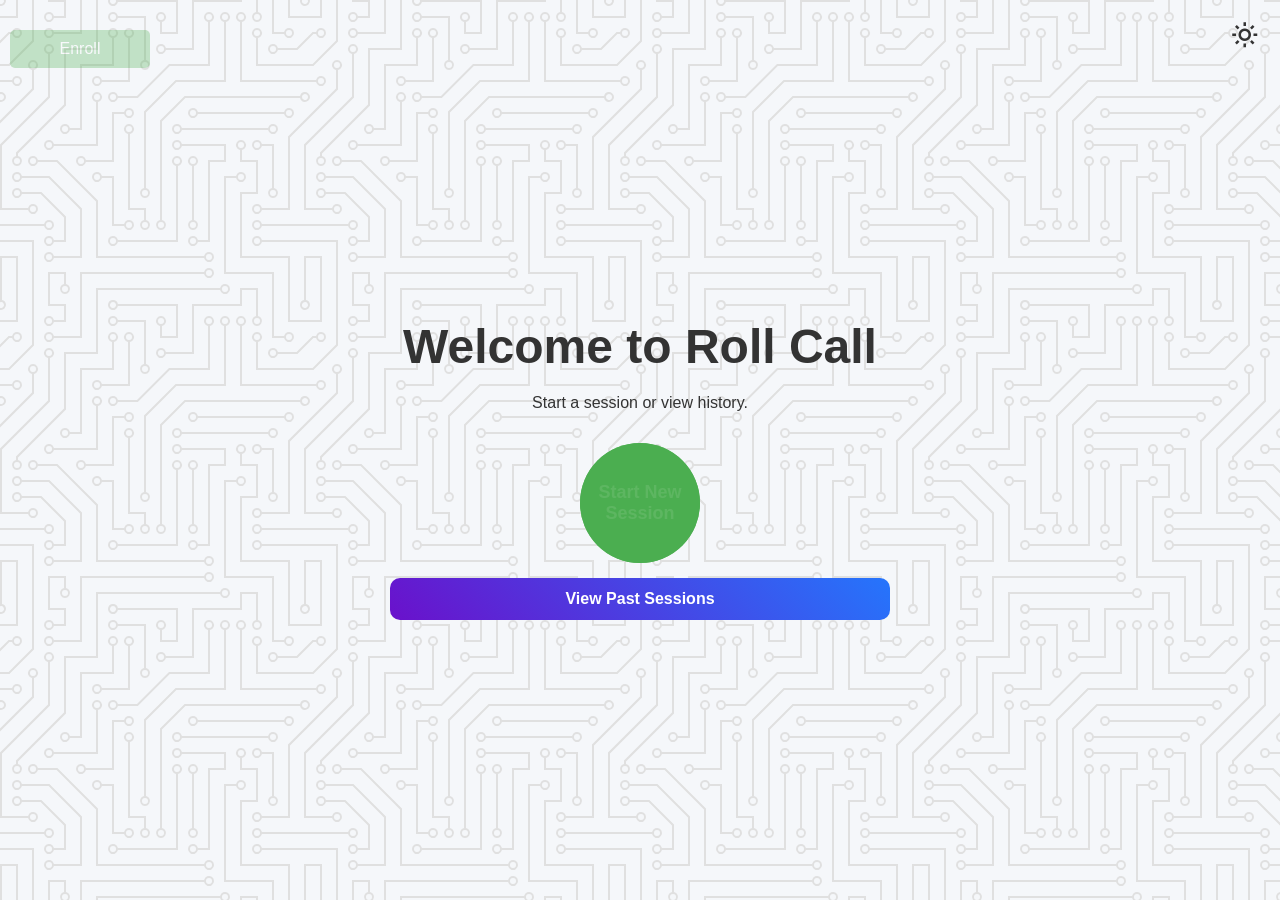
==== frontend/pages/index.html @ 82c5e325 "working version 1" ====
<!DOCTYPE html>
<html lang="en">
<head>
<meta charset="UTF-8">
<meta name="viewport" content="width=device-width, initial-scale=1.0">
<title>Roll Call Demo</title>
<link rel="stylesheet" href="../style/style.css">
<link href='https://unpkg.com/boxicons@2.1.4/css/boxicons.min.css' rel='stylesheet'>
</head>
<body class="light">

<!-- Theme Toggle -->
<i id="themeToggle" class="theme-toggle bx bx-sun"></i>

<!-- ================================= -->
<!-- 1. Landing Page -->
<!-- ================================= -->
<section id="landing" class="page active">
    <div class="page-content">
        <h1>Welcome to Roll Call</h1>
        <p>Start a session or view history.</p>
        <button id="startBtn">Start New Session</button> 
        <button id="historyBtn">View Past Sessions</button>
        <a href="enroll.html" class="button-link" id="enroll-link">Enroll</a>
    </div>
</section>

<!-- ================================= -->
<!-- 2. Lecturer Verification -->
<!-- ================================= -->
<section id="scan" class="page">
    <div class="page-content">
        <h2>Lecturer Verification</h2>
        <p class="feedback" id="scanFeedback">Please look at the camera for verification.</p>
        <video id="scanVideo" autoplay muted></video>
        <canvas id="scanCanvas" style="display: none;"></canvas>

        <div id="lecturerStatus" style="min-height: 20px; margin-top: 15px;"></div>

        <button class="backBtn" data-target="landing">Back to Home</button>
    </div>
</section>

<!-- ================================= -->
<!-- 3. New Session Creation -->
<!-- ================================= -->
<section id="newSession" class="page">
    <div class="page-content">
        <h2>Create New Session</h2>

        <label>Course Title</label>
        <input type="text" id="courseTitle" placeholder="e.g. Data Structures">

        <label>Course Code</label>
        <input type="text" id="courseCode" placeholder="e.g. CSC201">

        <button id="createSessionBtn">Create Session</button>
        <button class="backBtn" data-target="landing">Cancel</button>
    </div>
</section>

<!-- ================================= -->
<!-- 4. Attendance Page -->
<!-- ================================= -->
<section id="attendance" class="page full-width-layout">
    <div class="attendance-main">
        <div class="camera-panel">
            <h2>Live Student Scan</h2>

            <div id="sessionInfoDisplay">
                <div class="info-item">
                    <i class='bx bx-book-content'></i>
                    <div class="info-text">
                        <h4>Session</h4>
                        <span id="sessionCourse">--</span>
                    </div>
                </div>
                <div class="info-item">
                    <i class='bx bx-user-circle'></i>
                    <div class="info-text">
                        <h4>Lecturer</h4>
                        <span id="sessionLecturer">--</span>
                    </div>
                </div>
            </div>

            <video id="studentScanVideo" autoplay muted></video>
            <p class="feedback" id="scanStatus">Scan ready. Waiting for student...</p>

            <button id="endSessionBtn">End Session & Save Log</button>             
        </div>

        <div class="log-sidebar">
            <h3>Attendance Log (<span id="attendeeCount">0</span>)</h3>
            <ul id="attendanceList"></ul>
        </div>
    </div>
</section>

<!-- ================================= -->
<!-- 5. End Session Verification -->
<!-- ================================= -->
<section id="endScan" class="page">
    <div class="page-content">
        <h2>End Session Verification</h2>
        <p class="feedback" id="endScanFeedback">Please look at the camera to confirm session closure.</p>
        <video id="endScanVideo" autoplay muted></video>
        <canvas id="endScanCanvas" style="display: none;"></canvas>

        <div id="endScanStatus" style="min-height: 20px; margin-top: 15px;"></div>

        <button class="backBtn" data-target="attendance">Cancel</button>
    </div>
</section>

<!-- ================================= -->
<!-- 6. History Page -->
<!-- ================================= -->
<section id="history" class="page">
    <div class="page-content">
        <h2>Past Sessions</h2>
        <div id="historyList">
            <p>Loading...</p>
        </div>
        <button class="backBtn" data-target="landing">Back</button>
    </div>
</section>

<!-- ================================= -->
<!-- 7. History Details Page -->
<!-- ================================= -->
<section id="historyDetails" class="page">
    <div class="page-content">
        <h2>Session Details</h2>
        <div id="sessionDetailsInfo"></div>

        <h3>Attendance</h3>
        <ul id="historyAttendanceList"></ul>

        <button class="backBtn" data-target="history">Back</button>
    </div>
</section>

<script src="../js/page.js"></script>
</body>
</html>
---- frontend/style/style.css ----
/* ===================================== */
/* === SVG PATTERN DEFINITIONS (THEME) === */
/* ===================================== */

/* The complex SVG pattern provided by the user, encoded. */
/* We will define two versions: one with a light fill and one with a dark fill. */
:root {
    /* Base pattern URL (FILL_COLOR is placeholder) */
    --svg-pattern-url-base: url("data:image/svg+xml,%3Csvg xmlns='http://www.w3.org/2000/svg' viewBox='0 0 304 304' width='304' height='304'%3E%3Cpath fill='[FILL_COLOR]' fill-opacity='1' d='M44.1 224a5 5 0 1 1 0 2H0v-2h44.1zm160 48a5 5 0 1 1 0 2H82v-2h122.1zm57.8-46a5 5 0 1 1 0-2H304v2h-42.1zm0 16a5 5 0 1 1 0-2H304v2h-42.1zm6.2-114a5 5 0 1 1 0 2h-86.2a5 5 0 1 1 0-2h86.2zm-256-48a5 5 0 1 1 0 2H0v-2h12.1zm185.8 34a5 5 0 1 1 0-2h86.2a5 5 0 1 1 0 2h-86.2zM258 12.1a5 5 0 1 1-2 0V0h2v12.1zm-64 208a5 5 0 1 1-2 0v-54.2a5 5 0 1 1 2 0v54.2zm48-198.2V80h62v2h-64V21.9a5 5 0 1 1 2 0zm16 16V64h46v2h-48V37.9a5 5 0 1 1 2 0zm-128 96V208h16v12.1a5 5 0 1 1-2 0V210h-16v-76.1a5 5 0 1 1 2 0zm-5.9-21.9a5 5 0 1 1 0 2H114v48H85.9a5 5 0 1 1 0-2H112v-48h12.1zm-6.2 130a5 5 0 1 1 0-2H176v-74.1a5 5 0 1 1 2 0V242h-60.1zm-16-64a5 5 0 1 1 0-2H114v48h10.1a5 5 0 1 1 0 2H112v-48h-10.1zM66 284.1a5 5 0 1 1-2 0V274H50v30h-2v-32h18v12.1zM236.1 176a5 5 0 1 1 0 2H226v94h48v32h-2v-30h-48v-98h12.1zm25.8-30a5 5 0 1 1 0-2H274v44.1a5 5 0 1 1-2 0V146h-10.1zm-64 96a5 5 0 1 1 0-2H208v-80h16v-14h-42.1a5 5 0 1 1 0-2H226v18h-16v80h-12.1zm86.2-210a5 5 0 1 1 0 2H272V0h2v32h10.1zM98 101.9V146H53.9a5 5 0 1 1 0-2H96v-42.1a5 5 0 1 1 2 0zM53.9 34a5 5 0 1 1 0-2H80V0h2v34H53.9zm60.1 3.9V66H82v64H69.9a5 5 0 1 1 0-2H80V64h32V37.9a5 5 0 1 1 2 0zM101.9 82a5 5 0 1 1 0-2H128V37.9a5 5 0 1 1 2 0V82h-28.1zm16-64a5 5 0 1 1 0-2H146v44.1a5 5 0 1 1-2 0V18h-26.1zm102.2 270a5 5 0 1 1 0 2H98v14h-2v-16h124.1zM242 149.9V160h16v34h-16v62h48v48h-2v-46h-48v-66h16v-30h-16v-12.1a5 5 0 1 1 2 0zM53.9 18a5 5 0 1 1 0-2H64V2H48V0h18v18H53.9zm112 32a5 5 0 1 1 0-2H192V0h50v2h-48v48h-28.1zm-48-48a5 5 0 0 1-9.8-2h2.07a3 3 0 1 0 5.66 0H178v34h-18V21.9a5 5 0 1 1 2 0V32h14V2h-58.1zm0 96a5 5 0 1 1 0-2H137l32-32h39V21.9a5 5 0 1 1 2 0V66h-40.17l-32 32H117.9zm28.1 90.1a5 5 0 1 1-2 0v-76.51L175.59 80H224V21.9a5 5 0 1 1 2 0V82h-49.59L146 112.41v75.69zm16 32a5 5 0 1 1-2 0v-99.51L184.59 96H300.1a5 5 0 0 1 3.9-3.9v2.07a3 3 0 0 0 0 5.66v2.07a5 5 0 0 1-3.9-3.9H185.41L162 121.41v98.69zm-144-64a5 5 0 1 1-2 0v-3.51l48-48V48h32V0h2v50H66v55.41l-48 48v2.69zM50 53.9v43.51l-48 48V208h26.1a5 5 0 1 1 0 2H0v-65.41l48-48V53.9a5 5 0 1 1 2 0zm-16 16V89.41l-34 34v-2.82l32-32V69.9a5 5 0 1 1 2 0zM12.1 32a5 5 0 1 1 0 2H9.41L0 43.41V40.6L8.59 32h3.51zm265.8 18a5 5 0 1 1 0-2h18.69l7.41-7.41v2.82L297.41 50H277.9zm-16 160a5 5 0 1 1 0-2H288v-71.41l16-16v2.82l-14 14V210h-28.1zm-208 32a5 5 0 1 1 0-2H64v-22.59L40.59 194H21.9a5 5 0 1 1 0-2H41.41L66 216.59V242H53.9zm150.2 14a5 5 0 1 1 0 2H96v-56.6L56.6 162H37.9a5 5 0 1 1 0-2h19.5L98 200.6V256h106.1zm-150.2 2a5 5 0 1 1 0-2H80v-46.59L48.59 178H21.9a5 5 0 1 1 0-2H49.41L82 208.59V258H53.9zM34 39.8v1.61L9.41 66H0v-2h8.59L32 40.59V0h2v39.8zM2 300.1a5 5 0 0 1 3.9 3.9H3.83A3 3 0 0 0 0 302.17V256h18v48h-2v-46H2v42.1zM34 241v63h-2v-62H0v-2h34v1zM17 18H0v-2h16V0h2v18h-1zm273-2h14v2h-16V0h2v16zm-32 273v15h-2v-14h-14v14h-2v-16h18v1zM0 92.1A5.02 5.02 0 0 1 6 97a5 5 0 0 1-6 4.9v-2.07a3 3 0 1 0 0-5.66V92.1zM80 272h2v32h-2v-32zm37.9 32h-2.07a3 3 0 0 0-5.66 0h-2.07a5 5 0 0 1 9.8 0zM5.9 0A5.02 5.02 0 0 1 0 5.9V3.83A3 3 0 0 0 3.83 0H5.9zm294.2 0h2.07A3 3 0 0 0 304 3.83V5.9a5 5 0 0 1-3.9-5.9zm3.9 300.1v2.07a3 3 0 0 0-1.83 1.83h-2.07a5 5 0 0 1 3.9-3.9zM97 100a3 3 0 1 0 0-6 3 3 0 0 0 0 6zm0-16a3 3 0 1 0 0-6 3 3 0 0 0 0 6zm16 16a3 3 0 1 0 0-6 3 3 0 0 0 0 6zm16 16a3 3 0 1 0 0-6 3 3 0 0 0 0 6zm0 16a3 3 0 1 0 0-6 3 3 0 0 0 0 6zm-48 32a3 3 0 1 0 0-6 3 3 0 0 0 0 6zm16 16a3 3 0 1 0 0-6 3 3 0 0 0 0 6zm32 48a3 3 0 1 0 0-6 3 3 0 0 0 0 6zm-16 16a3 3 0 1 0 0-6 3 3 0 0 0 0 6zm32-16a3 3 0 1 0 0-6 3 3 0 0 0 0 6zm0-32a3 3 0 1 0 0-6 3 3 0 0 0 0 6zm16 32a3 3 0 1 0 0-6 3 3 0 0 0 0 6zm32 16a3 3 0 1 0 0-6 3 3 0 0 0 0 6zm0-16a3 3 0 1 0 0-6 3 3 0 0 0 0 6zm-16-64a3 3 0 1 0 0-6 3 3 0 0 0 0 6zm16 0a3 3 0 1 0 0-6 3 3 0 0 0 0 6zm16 96a3 3 0 1 0 0-6 3 3 0 0 0 0 6zm0 16a3 3 0 1 0 0-6 3 3 0 0 0 0 6zm16 16a3 3 0 1 0 0-6 3 3 0 0 0 0 6zm16-144a3 3 0 1 0 0-6 3 3 0 0 0 0 6zm0 32a3 3 0 1 0 0-6 3 3 0 0 0 0 6zm16-32a3 3 0 1 0 0-6 3 3 0 0 0 0 6zm16-16a3 3 0 1 0 0-6 3 3 0 0 0 0 6zm-96 0a3 3 0 1 0 0-6 3 3 0 0 0 0 6zm0 16a3 3 0 1 0 0-6 3 3 0 0 0 0 6zm16-32a3 3 0 1 0 0-6 3 3 0 0 0 0 6zm96 0a3 3 0 1 0 0-6 3 3 0 0 0 0 6zm-16-64a3 3 0 1 0 0-6 3 3 0 0 0 0 6zm16-16a3 3 0 1 0 0-6 3 3 0 0 0 0 6zm-32 0a3 3 0 1 0 0-6 3 3 0 0 0 0 6zm0-16a3 3 0 1 0 0-6 3 3 0 0 0 0 6zm-16 0a3 3 0 1 0 0-6 3 3 0 0 0 0 6zm-16 0a3 3 0 1 0 0-6 3 3 0 0 0 0 6zm-16 0a3 3 0 1 0 0-6 3 3 0 0 0 0 6zM49 36a3 3 0 1 0 0-6 3 3 0 0 0 0 6zm-32 0a3 3 0 1 0 0-6 3 3 0 0 0 0 6zm32 16a3 3 0 1 0 0-6 3 3 0 0 0 0 6zM33 68a3 3 0 1 0 0-6 3 3 0 0 0 0 6zm16-48a3 3 0 1 0 0-6 3 3 0 0 0 0 6zm0 240a3 3 0 1 0 0-6 3 3 0 0 0 0 6zm16 32a3 3 0 1 0 0-6 3 3 0 0 0 0 6zm-16-64a3 3 0 1 0 0-6 3 3 0 0 0 0 6zm0 16a3 3 0 1 0 0-6 3 3 0 0 0 0 6zm-16-32a3 3 0 1 0 0-6 3 3 0 0 0 0 6zm80-176a3 3 0 1 0 0-6 3 3 0 0 0 0 6zm16 0a3 3 0 1 0 0-6 3 3 0 0 0 0 6zm-16-16a3 3 0 1 0 0-6 3 3 0 0 0 0 6zm32 48a3 3 0 1 0 0-6 3 3 0 0 0 0 6zm16-16a3 3 0 1 0 0-6 3 3 0 0 0 0 6zm0-32a3 3 0 1 0 0-6 3 3 0 0 0 0 6zm112 176a3 3 0 1 0 0-6 3 3 0 0 0 0 6zm-16 16a3 3 0 1 0 0-6 3 3 0 0 0 0 6zm0 16a3 3 0 1 0 0-6 3 3 0 0 0 0 6zm0 16a3 3 0 1 0 0-6 3 3 0 0 0 0 6zM17 180a3 3 0 1 0 0-6 3 3 0 0 0 0 6zm0 16a3 3 0 1 0 0-6 3 3 0 0 0 0 6zm0-32a3 3 0 1 0 0-6 3 3 0 0 0 0 6zm16 0a3 3 0 1 0 0-6 3 3 0 0 0 0 6zM17 84a3 3 0 1 0 0-6 3 3 0 0 0 0 6zm32 64a3 3 0 1 0 0-6 3 3 0 0 0 0 6zm16-16a3 3 0 1 0 0-6 3 3 0 0 0 0 6z'%3E%3C/path%3E%3C/svg%3E");
    --svg-size: 304px 304px;
}

/* ---------------------------------------------------- */
/* --- LIGHT MODE (Default body style) --- */
/* ---------------------------------------------------- */
/* Base body styles without .dark class */
body:not(.dark) {
    /* Use very light grey fill for the SVG pattern (%23e0e0e0) on a light background */
    background-color: var(--main-bg);
    background-image: url("data:image/svg+xml,%3Csvg xmlns='http://www.w3.org/2000/svg' viewBox='0 0 304 304' width='304' height='304'%3E%3Cpath fill='%23e0e0e0' fill-opacity='1' d='M44.1 224a5 5 0 1 1 0 2H0v-2h44.1zm160 48a5 5 0 1 1 0 2H82v-2h122.1zm57.8-46a5 5 0 1 1 0-2H304v2h-42.1zm0 16a5 5 0 1 1 0-2H304v2h-42.1zm6.2-114a5 5 0 1 1 0 2h-86.2a5 5 0 1 1 0-2h86.2zm-256-48a5 5 0 1 1 0 2H0v-2h12.1zm185.8 34a5 5 0 1 1 0-2h86.2a5 5 0 1 1 0 2h-86.2zM258 12.1a5 5 0 1 1-2 0V0h2v12.1zm-64 208a5 5 0 1 1-2 0v-54.2a5 5 0 1 1 2 0v54.2zm48-198.2V80h62v2h-64V21.9a5 5 0 1 1 2 0zm16 16V64h46v2h-48V37.9a5 5 0 1 1 2 0zm-128 96V208h16v12.1a5 5 0 1 1-2 0V210h-16v-76.1a5 5 0 1 1 2 0zm-5.9-21.9a5 5 0 1 1 0 2H114v48H85.9a5 5 0 1 1 0-2H112v-48h12.1zm-6.2 130a5 5 0 1 1 0-2H176v-74.1a5 5 0 1 1 2 0V242h-60.1zm-16-64a5 5 0 1 1 0-2H114v48h10.1a5 5 0 1 1 0 2H112v-48h-10.1zM66 284.1a5 5 0 1 1-2 0V274H50v30h-2v-32h18v12.1zM236.1 176a5 5 0 1 1 0 2H226v94h48v32h-2v-30h-48v-98h12.1zm25.8-30a5 5 0 1 1 0-2H274v44.1a5 5 0 1 1-2 0V146h-10.1zm-64 96a5 5 0 1 1 0-2H208v-80h16v-14h-42.1a5 5 0 1 1 0-2H226v18h-16v80h-12.1zm86.2-210a5 5 0 1 1 0 2H272V0h2v32h10.1zM98 101.9V146H53.9a5 5 0 1 1 0-2H96v-42.1a5 5 0 1 1 2 0zM53.9 34a5 5 0 1 1 0-2H80V0h2v34H53.9zm60.1 3.9V66H82v64H69.9a5 5 0 1 1 0-2H80V64h32V37.9a5 5 0 1 1 2 0zM101.9 82a5 5 0 1 1 0-2H128V37.9a5 5 0 1 1 2 0V82h-28.1zm16-64a5 5 0 1 1 0-2H146v44.1a5 5 0 1 1-2 0V18h-26.1zm102.2 270a5 5 0 1 1 0 2H98v14h-2v-16h124.1zM242 149.9V160h16v34h-16v62h48v48h-2v-46h-48v-66h16v-30h-16v-12.1a5 5 0 1 1 2 0zM53.9 18a5 5 0 1 1 0-2H64V2H48V0h18v18H53.9zm112 32a5 5 0 1 1 0-2H192V0h50v2h-48v48h-28.1zm-48-48a5 5 0 0 1-9.8-2h2.07a3 3 0 1 0 5.66 0H178v34h-18V21.9a5 5 0 1 1 2 0V32h14V2h-58.1zm0 96a5 5 0 1 1 0-2H137l32-32h39V21.9a5 5 0 1 1 2 0V66h-40.17l-32 32H117.9zm28.1 90.1a5 5 0 1 1-2 0v-76.51L175.59 80H224V21.9a5 5 0 1 1 2 0V82h-49.59L146 112.41v75.69zm16 32a5 5 0 1 1-2 0v-99.51L184.59 96H300.1a5 5 0 0 1 3.9-3.9v2.07a3 3 0 0 0 0 5.66v2.07a5 5 0 0 1-3.9-3.9H185.41L162 121.41v98.69zm-144-64a5 5 0 1 1-2 0v-3.51l48-48V48h32V0h2v50H66v55.41l-48 48v2.69zM50 53.9v43.51l-48 48V208h26.1a5 5 0 1 1 0 2H0v-65.41l48-48V53.9a5 5 0 1 1 2 0zm-16 16V89.41l-34 34v-2.82l32-32V69.9a5 5 0 1 1 2 0zM12.1 32a5 5 0 1 1 0 2H9.41L0 43.41V40.6L8.59 32h3.51zm265.8 18a5 5 0 1 1 0-2h18.69l7.41-7.41v2.82L297.41 50H277.9zm-16 160a5 5 0 1 1 0-2H288v-71.41l16-16v2.82l-14 14V210h-28.1zm-208 32a5 5 0 1 1 0-2H64v-22.59L40.59 194H21.9a5 5 0 1 1 0-2H41.41L66 216.59V242H53.9zm150.2 14a5 5 0 1 1 0 2H96v-56.6L56.6 162H37.9a5 5 0 1 1 0-2h19.5L98 200.6V256h106.1zm-150.2 2a5 5 0 1 1 0-2H80v-46.59L48.59 178H21.9a5 5 0 1 1 0-2H49.41L82 208.59V258H53.9zM34 39.8v1.61L9.41 66H0v-2h8.59L32 40.59V0h2v39.8zM2 300.1a5 5 0 0 1 3.9 3.9H3.83A3 3 0 0 0 0 302.17V256h18v48h-2v-46H2v42.1zM34 241v63h-2v-62H0v-2h34v1zM17 18H0v-2h16V0h2v18h-1zm273-2h14v2h-16V0h2v16zm-32 273v15h-2v-14h-14v14h-2v-16h18v1zM0 92.1A5.02 5.02 0 0 1 6 97a5 5 0 0 1-6 4.9v-2.07a3 3 0 1 0 0-5.66V92.1zM80 272h2v32h-2v-32zm37.9 32h-2.07a3 3 0 0 0-5.66 0h-2.07a5 5 0 0 1 9.8 0zM5.9 0A5.02 5.02 0 0 1 0 5.9V3.83A3 3 0 0 0 3.83 0H5.9zm294.2 0h2.07A3 3 0 0 0 304 3.83V5.9a5 5 0 0 1-3.9-5.9zm3.9 300.1v2.07a3 3 0 0 0-1.83 1.83h-2.07a5 5 0 0 1 3.9-3.9zM97 100a3 3 0 1 0 0-6 3 3 0 0 0 0 6zm0-16a3 3 0 1 0 0-6 3 3 0 0 0 0 6zm16 16a3 3 0 1 0 0-6 3 3 0 0 0 0 6zm16 16a3 3 0 1 0 0-6 3 3 0 0 0 0 6zm0 16a3 3 0 1 0 0-6 3 3 0 0 0 0 6zm-48 32a3 3 0 1 0 0-6 3 3 0 0 0 0 6zm16 16a3 3 0 1 0 0-6 3 3 0 0 0 0 6zm32 48a3 3 0 1 0 0-6 3 3 0 0 0 0 6zm-16 16a3 3 0 1 0 0-6 3 3 0 0 0 0 6zm32-16a3 3 0 1 0 0-6 3 3 0 0 0 0 6zm0-32a3 3 0 1 0 0-6 3 3 0 0 0 0 6zm16 32a3 3 0 1 0 0-6 3 3 0 0 0 0 6zm32 16a3 3 0 1 0 0-6 3 3 0 0 0 0 6zm0-16a3 3 0 1 0 0-6 3 3 0 0 0 0 6zm-16-64a3 3 0 1 0 0-6 3 3 0 0 0 0 6zm16 0a3 3 0 1 0 0-6 3 3 0 0 0 0 6zm16 96a3 3 0 1 0 0-6 3 3 0 0 0 0 6zm0 16a3 3 0 1 0 0-6 3 3 0 0 0 0 6zm16 16a3 3 0 1 0 0-6 3 3 0 0 0 0 6zm16-144a3 3 0 1 0 0-6 3 3 0 0 0 0 6zm0 32a3 3 0 1 0 0-6 3 3 0 0 0 0 6zm16-32a3 3 0 1 0 0-6 3 3 0 0 0 0 6zm16-16a3 3 0 1 0 0-6 3 3 0 0 0 0 6zm-96 0a3 3 0 1 0 0-6 3 3 0 0 0 0 6zm0 16a3 3 0 1 0 0-6 3 3 0 0 0 0 6zm16-32a3 3 0 1 0 0-6 3 3 0 0 0 0 6zm96 0a3 3 0 1 0 0-6 3 3 0 0 0 0 6zm-16-64a3 3 0 1 0 0-6 3 3 0 0 0 0 6zm16-16a3 3 0 1 0 0-6 3 3 0 0 0 0 6zm-32 0a3 3 0 1 0 0-6 3 3 0 0 0 0 6zm0-16a3 3 0 1 0 0-6 3 3 0 0 0 0 6zm-16 0a3 3 0 1 0 0-6 3 3 0 0 0 0 6zm-16 0a3 3 0 1 0 0-6 3 3 0 0 0 0 6zm-16 0a3 3 0 1 0 0-6 3 3 0 0 0 0 6zM49 36a3 3 0 1 0 0-6 3 3 0 0 0 0 6zm-32 0a3 3 0 1 0 0-6 3 3 0 0 0 0 6zm32 16a3 3 0 1 0 0-6 3 3 0 0 0 0 6zM33 68a3 3 0 1 0 0-6 3 3 0 0 0 0 6zm16-48a3 3 0 1 0 0-6 3 3 0 0 0 0 6zm0 240a3 3 0 1 0 0-6 3 3 0 0 0 0 6zm16 32a3 3 0 1 0 0-6 3 3 0 0 0 0 6zm-16-64a3 3 0 1 0 0-6 3 3 0 0 0 0 6zm0 16a3 3 0 1 0 0-6 3 3 0 0 0 0 6zm-16-32a3 3 0 1 0 0-6 3 3 0 0 0 0 6zm80-176a3 3 0 1 0 0-6 3 3 0 0 0 0 6zm16 0a3 3 0 1 0 0-6 3 3 0 0 0 0 6zm-16-16a3 3 0 1 0 0-6 3 3 0 0 0 0 6zm32 48a3 3 0 1 0 0-6 3 3 0 0 0 0 6zm16-16a3 3 0 1 0 0-6 3 3 0 0 0 0 6zm0-32a3 3 0 1 0 0-6 3 3 0 0 0 0 6zm112 176a3 3 0 1 0 0-6 3 3 0 0 0 0 6zm-16 16a3 3 0 1 0 0-6 3 3 0 0 0 0 6zm0 16a3 3 0 1 0 0-6 3 3 0 0 0 0 6zm0 16a3 3 0 1 0 0-6 3 3 0 0 0 0 6zM17 180a3 3 0 1 0 0-6 3 3 0 0 0 0 6zm0 16a3 3 0 1 0 0-6 3 3 0 0 0 0 6zm0-32a3 3 0 1 0 0-6 3 3 0 0 0 0 6zm16 0a3 3 0 1 0 0-6 3 3 0 0 0 0 6zM17 84a3 3 0 1 0 0-6 3 3 0 0 0 0 6zm32 64a3 3 0 1 0 0-6 3 3 0 0 0 0 6zm16-16a3 3 0 1 0 0-6 3 3 0 0 0 0 6z'%3E%3C/path%3E%3C/svg%3E");
    background-repeat: repeat;
    background-size: var(--svg-size);
    background-attachment: fixed; /* Ensures pattern stays put when scrolling */
}

/* --------------------------------------------------- */
/* --- DARK MODE --- */
/* --------------------------------------------------- */
body.dark {
    /* Use dark grey fill for the SVG pattern (%232c2c2c - same as card-bg) on a dark background */
    background-color: var(--main-bg); 
    background-image: url("data:image/svg+xml,%3Csvg xmlns='http://www.w3.org/2000/svg' viewBox='0 0 304 304' width='304' height='304'%3E%3Cpath fill='%232c2c2c' fill-opacity='1' d='M44.1 224a5 5 0 1 1 0 2H0v-2h44.1zm160 48a5 5 0 1 1 0 2H82v-2h122.1zm57.8-46a5 5 0 1 1 0-2H304v2h-42.1zm0 16a5 5 0 1 1 0-2H304v2h-42.1zm6.2-114a5 5 0 1 1 0 2h-86.2a5 5 0 1 1 0-2h86.2zm-256-48a5 5 0 1 1 0 2H0v-2h12.1zm185.8 34a5 5 0 1 1 0-2h86.2a5 5 0 1 1 0 2h-86.2zM258 12.1a5 5 0 1 1-2 0V0h2v12.1zm-64 208a5 5 0 1 1-2 0v-54.2a5 5 0 1 1 2 0v54.2zm48-198.2V80h62v2h-64V21.9a5 5 0 1 1 2 0zm16 16V64h46v2h-48V37.9a5 5 0 1 1 2 0zm-128 96V208h16v12.1a5 5 0 1 1-2 0V210h-16v-76.1a5 5 0 1 1 2 0zm-5.9-21.9a5 5 0 1 1 0 2H114v48H85.9a5 5 0 1 1 0-2H112v-48h12.1zm-6.2 130a5 5 0 1 1 0-2H176v-74.1a5 5 0 1 1 2 0V242h-60.1zm-16-64a5 5 0 1 1 0-2H114v48h10.1a5 5 0 1 1 0 2H112v-48h-10.1zM66 284.1a5 5 0 1 1-2 0V274H50v30h-2v-32h18v12.1zM236.1 176a5 5 0 1 1 0 2H226v94h48v32h-2v-30h-48v-98h12.1zm25.8-30a5 5 0 1 1 0-2H274v44.1a5 5 0 1 1-2 0V146h-10.1zm-64 96a5 5 0 1 1 0-2H208v-80h16v-14h-42.1a5 5 0 1 1 0-2H226v18h-16v80h-12.1zm86.2-210a5 5 0 1 1 0 2H272V0h2v32h10.1zM98 101.9V146H53.9a5 5 0 1 1 0-2H96v-42.1a5 5 0 1 1 2 0zM53.9 34a5 5 0 1 1 0-2H80V0h2v34H53.9zm60.1 3.9V66H82v64H69.9a5 5 0 1 1 0-2H80V64h32V37.9a5 5 0 1 1 2 0zM101.9 82a5 5 0 1 1 0-2H128V37.9a5 5 0 1 1 2 0V82h-28.1zm16-64a5 5 0 1 1 0-2H146v44.1a5 5 0 1 1-2 0V18h-26.1zm102.2 270a5 5 0 1 1 0 2H98v14h-2v-16h124.1zM242 149.9V160h16v34h-16v62h48v48h-2v-46h-48v-66h16v-30h-16v-12.1a5 5 0 1 1 2 0zM53.9 18a5 5 0 1 1 0-2H64V2H48V0h18v18H53.9zm112 32a5 5 0 1 1 0-2H192V0h50v2h-48v48h-28.1zm-48-48a5 5 0 0 1-9.8-2h2.07a3 3 0 1 0 5.66 0H178v34h-18V21.9a5 5 0 1 1 2 0V32h14V2h-58.1zm0 96a5 5 0 1 1 0-2H137l32-32h39V21.9a5 5 0 1 1 2 0V66h-40.17l-32 32H117.9zm28.1 90.1a5 5 0 1 1-2 0v-76.51L175.59 80H224V21.9a5 5 0 1 1 2 0V82h-49.59L146 112.41v75.69zm16 32a5 5 0 1 1-2 0v-99.51L184.59 96H300.1a5 5 0 0 1 3.9-3.9v2.07a3 3 0 0 0 0 5.66v2.07a5 5 0 0 1-3.9-3.9H185.41L162 121.41v98.69zm-144-64a5 5 0 1 1-2 0v-3.51l48-48V48h32V0h2v50H66v55.41l-48 48v2.69zM50 53.9v43.51l-48 48V208h26.1a5 5 0 1 1 0 2H0v-65.41l48-48V53.9a5 5 0 1 1 2 0zm-16 16V89.41l-34 34v-2.82l32-32V69.9a5 5 0 1 1 2 0zM12.1 32a5 5 0 1 1 0 2H9.41L0 43.41V40.6L8.59 32h3.51zm265.8 18a5 5 0 1 1 0-2h18.69l7.41-7.41v2.82L297.41 50H277.9zm-16 160a5 5 0 1 1 0-2H288v-71.41l16-16v2.82l-14 14V210h-28.1zm-208 32a5 5 0 1 1 0-2H64v-22.59L40.59 194H21.9a5 5 0 1 1 0-2H41.41L66 216.59V242H53.9zm150.2 14a5 5 0 1 1 0 2H96v-56.6L56.6 162H37.9a5 5 0 1 1 0-2h19.5L98 200.6V256h106.1zm-150.2 2a5 5 0 1 1 0-2H80v-46.59L48.59 178H21.9a5 5 0 1 1 0-2H49.41L82 208.59V258H53.9zM34 39.8v1.61L9.41 66H0v-2h8.59L32 40.59V0h2v39.8zM2 300.1a5 5 0 0 1 3.9 3.9H3.83A3 3 0 0 0 0 302.17V256h18v48h-2v-46H2v42.1zM34 241v63h-2v-62H0v-2h34v1zM17 18H0v-2h16V0h2v18h-1zm273-2h14v2h-16V0h2v16zm-32 273v15h-2v-14h-14v14h-2v-16h18v1zM0 92.1A5.02 5.02 0 0 1 6 97a5 5 0 0 1-6 4.9v-2.07a3 3 0 1 0 0-5.66V92.1zM80 272h2v32h-2v-32zm37.9 32h-2.07a3 3 0 0 0-5.66 0h-2.07a5 5 0 0 1 9.8 0zM5.9 0A5.02 5.02 0 0 1 0 5.9V3.83A3 3 0 0 0 3.83 0H5.9zm294.2 0h2.07A3 3 0 0 0 304 3.83V5.9a5 5 0 0 1-3.9-5.9zm3.9 300.1v2.07a3 3 0 0 0-1.83 1.83h-2.07a5 5 0 0 1 3.9-3.9zM97 100a3 3 0 1 0 0-6 3 3 0 0 0 0 6zm0-16a3 3 0 1 0 0-6 3 3 0 0 0 0 6zm16 16a3 3 0 1 0 0-6 3 3 0 0 0 0 6zm16 16a3 3 0 1 0 0-6 3 3 0 0 0 0 6zm0 16a3 3 0 1 0 0-6 3 3 0 0 0 0 6zm-48 32a3 3 0 1 0 0-6 3 3 0 0 0 0 6zm16 16a3 3 0 1 0 0-6 3 3 0 0 0 0 6zm32 48a3 3 0 1 0 0-6 3 3 0 0 0 0 6zm-16 16a3 3 0 1 0 0-6 3 3 0 0 0 0 6zm32-16a3 3 0 1 0 0-6 3 3 0 0 0 0 6zm0-32a3 3 0 1 0 0-6 3 3 0 0 0 0 6zm16 32a3 3 0 1 0 0-6 3 3 0 0 0 0 6zm32 16a3 3 0 1 0 0-6 3 3 0 0 0 0 6zm0-16a3 3 0 1 0 0-6 3 3 0 0 0 0 6zm-16-64a3 3 0 1 0 0-6 3 3 0 0 0 0 6zm16 0a3 3 0 1 0 0-6 3 3 0 0 0 0 6zm16 96a3 3 0 1 0 0-6 3 3 0 0 0 0 6zm0 16a3 3 0 1 0 0-6 3 3 0 0 0 0 6zm16 16a3 3 0 1 0 0-6 3 3 0 0 0 0 6zm16-144a3 3 0 1 0 0-6 3 3 0 0 0 0 6zm0 32a3 3 0 1 0 0-6 3 3 0 0 0 0 6zm16-32a3 3 0 1 0 0-6 3 3 0 0 0 0 6zm16-16a3 3 0 1 0 0-6 3 3 0 0 0 0 6zm-96 0a3 3 0 1 0 0-6 3 3 0 0 0 0 6zm0 16a3 3 0 1 0 0-6 3 3 0 0 0 0 6zm16-32a3 3 0 1 0 0-6 3 3 0 0 0 0 6zm96 0a3 3 0 1 0 0-6 3 3 0 0 0 0 6zm-16-64a3 3 0 1 0 0-6 3 3 0 0 0 0 6zm16-16a3 3 0 1 0 0-6 3 3 0 0 0 0 6zm-32 0a3 3 0 1 0 0-6 3 3 0 0 0 0 6zm0-16a3 3 0 1 0 0-6 3 3 0 0 0 0 6zm-16 0a3 3 0 1 0 0-6 3 3 0 0 0 0 6zm-16 0a3 3 0 1 0 0-6 3 3 0 0 0 0 6zm-16 0a3 3 0 1 0 0-6 3 3 0 0 0 0 6zM49 36a3 3 0 1 0 0-6 3 3 0 0 0 0 6zm-32 0a3 3 0 1 0 0-6 3 3 0 0 0 0 6zm32 16a3 3 0 1 0 0-6 3 3 0 0 0 0 6zM33 68a3 3 0 1 0 0-6 3 3 0 0 0 0 6zm16-48a3 3 0 1 0 0-6 3 3 0 0 0 0 6zm0 240a3 3 0 1 0 0-6 3 3 0 0 0 0 6zm16 32a3 3 0 1 0 0-6 3 3 0 0 0 0 6zm-16-64a3 3 0 1 0 0-6 3 3 0 0 0 0 6zm0 16a3 3 0 1 0 0-6 3 3 0 0 0 0 6zm-16-32a3 3 0 1 0 0-6 3 3 0 0 0 0 6zm80-176a3 3 0 1 0 0-6 3 3 0 0 0 0 6zm16 0a3 3 0 1 0 0-6 3 3 0 0 0 0 6zm-16-16a3 3 0 1 0 0-6 3 3 0 0 0 0 6zm32 48a3 3 0 1 0 0-6 3 3 0 0 0 0 6zm16-16a3 3 0 1 0 0-6 3 3 0 0 0 0 6zm0-32a3 3 0 1 0 0-6 3 3 0 0 0 0 6zm112 176a3 3 0 1 0 0-6 3 3 0 0 0 0 6zm-16 16a3 3 0 1 0 0-6 3 3 0 0 0 0 6zm0 16a3 3 0 1 0 0-6 3 3 0 0 0 0 6zm0 16a3 3 0 1 0 0-6 3 3 0 0 0 0 6zM17 180a3 3 0 1 0 0-6 3 3 0 0 0 0 6zm0 16a3 3 0 1 0 0-6 3 3 0 0 0 0 6zm0-32a3 3 0 1 0 0-6 3 3 0 0 0 0 6zm16 0a3 3 0 1 0 0-6 3 3 0 0 0 0 6zM17 84a3 3 0 1 0 0-6 3 3 0 0 0 0 6zm32 64a3 3 0 1 0 0-6 3 3 0 0 0 0 6zm16-16a3 3 0 1 0 0-6 3 3 0 0 0 0 6z'%3E%3C/path%3E%3C/svg%3E");
    background-repeat: repeat;
    background-size: var(--svg-size);
    background-attachment: fixed;
}

/* ===================================== */
/* === REMAINDER OF YOUR EXISTING CSS === */
/* ===================================== */

/* --- Global Reset & Full Viewport --- */
body, html {
    margin: 0;
    padding: 0;
    height: 100%; 
    font-family: 'Poppins', sans-serif;
}

/* --- THEME/COLORS WITH VARIABLES (Moved to the top in the provided CSS, re-inserted here for context) --- */
:root {
    --text-color: #333;
    --main-bg: #f5f7fa;
    --card-bg: #fff;
    --sidebar-bg: #eef0f4;
    --input-border: #ccc;
}

body.dark {
    --text-color: #f0f0f0;
    --main-bg: #1e1e1e;
    --card-bg: #2c2c2c;
    --sidebar-bg: #3c3c3c;
    --input-border: #555;
}

body {
    /* Kept only the dynamic color/transition properties */
    color: var(--text-color);
    transition: background-color 0.3s, color 0.3s;
}

/* --- THEME TOGGLE --- */
.theme-toggle {
    position: fixed;
    top: 20px;
    right: 20px;
    font-size: 30px;
    cursor: pointer;
    color: var(--text-color);
    z-index: 100;
    transition: color 0.3s;
}

/* --- PAGE LAYOUT --- */
.page {
    display: none;
    padding: 20px;
    min-height: 100vh;
    width: 100%;
    box-sizing: border-box;
    justify-content: center;
    align-items: center;
    text-align: center;
}
.page.active {
    display: flex;
}

.page-content {
    width: 90%;
    max-width: 500px;
    padding: 20px;
}

/* --- LANDING PAGE --- */
#landing h1 {
    font-size: 3em;
}
#startBtn {
    width: 120px;
    height: 120px;
    border-radius: 50%;
    border: none;
    background: #4CAF50;
    color: white;
    font-size: 18px;
    cursor: pointer;
    position: relative;
    z-index: 2;
    animation: pulse 2s infinite;
}
#startBtn::before {
    content: '';
    position: absolute;
    top: -30px;
    left: -30px;
    width: 180px;
    height: 180px;
    border-radius: 50%;
    background: #4CAF50;
    opacity: 0.9;
    z-index: 1;
    animation: pulse 2s infinite;
}
@keyframes pulse {
    0% { transform: scale(0.9); opacity:0.5; }
    50% { transform: scale(1.2); opacity:0.3; }
    100% { transform: scale(0.9); opacity:0.7; }
}

/* --- CARD/ENROLL STYLES --- */
.card {
    background: var(--card-bg);
    padding: 40px;
    border-radius: 20px;
    box-shadow: 0 10px 40px rgba(0,0,0,0.2);
    width: 400px;
    max-width: 90%;
    text-align: center;
    position: relative;
    overflow: hidden;
}
.card::before {
    content: '';
    position: absolute;
    top: -50%;
    left: -50%;
    width: 200%;
    height: 200%;
    background: linear-gradient(120deg, rgba(255,255,255,0.1) 0%, rgba(255,255,255,0.4) 50%, rgba(255,255,255,0.1) 100%);
    transform: rotate(25deg);
    animation: shine 2s infinite;
}
@keyframes shine {
    0% { transform: rotate(25deg) translateX(-100%) translateY(-100%); }
    50% { transform: rotate(25deg) translateX(100%) translateY(100%); }
    100% { transform: rotate(25deg) translateX(-100%) translateY(-100%); }
}

/* --- FORM & BUTTON STYLES --- */
h1, h2 { margin-bottom: 20px; color: inherit; }
input[type="text"] {
    width: 100%;
    padding: 12px 15px;
    margin: 10px 0;
    border-radius: 10px;
    border: 1px solid var(--input-border);
    font-size: 14px;
    transition: all 0.3s ease;
    /* Ensure input background and text color also respect theme variables */
    background-color: var(--card-bg); 
    color: var(--text-color);
}
input[type="text"]:focus {
    outline: none;
    border-color: #6a11cb;
    box-shadow: 0 0 10px rgba(106,17,203,0.4);
}
button {
    width: 100%;
    padding: 12px;
    margin-top: 15px;
    background: linear-gradient(45deg, #6a11cb, #2575fc);
    border: none;
    border-radius: 10px;
    color: #fff;
    font-weight: 600;
    font-size: 16px;
    cursor: pointer;
    overflow: hidden;
    transition: all 0.3s ease;
}
button:hover {
    transform: scale(1.02);
    box-shadow: 0 4px 12px rgba(0,0,0,0.2);
}
button.backBtn {
    width: auto;
    padding: 10px 20px;
    border-radius: 8px;
    margin-top: 15px;
    background: #333;
}
video {
    border-radius: 10px;
    margin-top: 10px;
    width: 100%;
    max-width: 400px;
}

/* --- ATTENDANCE DASHBOARD LAYOUT --- */
.page.full-width-layout {
    max-width: none;
    padding: 0;
    justify-content: flex-start;
}
.attendance-main {
    display: flex;
    width: 100%;
    min-height: 100vh;
}
/* ... existing styles ... */

.camera-panel {
    flex-grow: 1;
    padding: 30px;
    text-align: center;
    background-color: var(--main-bg); 
    display: flex;
    flex-direction: column;
    align-items: center;
    justify-content: center;
}

/* ... rest of your CSS ... */
#studentScanVideo {
    max-width: 600px;
    width: 100%;
    border-radius: 15px;
    margin-bottom: 20px;
}
.log-sidebar {
    width: 300px;
    background-color: var(--sidebar-bg);
    padding: 20px;
    border-left: 1px solid var(--input-border);
    box-shadow: -2px 0 5px rgba(0,0,0,0.1);
    overflow-y: auto;
    color: var(--text-color);
}
.log-sidebar h3 {
    margin-top: 0;
    border-bottom: 2px solid var(--input-border);
    padding-bottom: 10px;
    margin-bottom: 15px;
}
#attendanceList {
    list-style: none;
    padding: 0;
    text-align: left;
}
#attendanceList li {
    padding: 8px 0;
    border-bottom: 1px dashed var(--input-border);
    font-size: 14px;
}
/* --- NEW SESSION INFO DISPLAY STYLES --- */
#sessionInfoDisplay {
    margin-bottom: 20px;
    padding: 10px;
    background: var(--sidebar-bg);
    border-radius: 12px;
    width: 100%;
    max-width: 500px;
    border: 1px solid var(--input-border);
    
    /* Make the info items side-by-side */
    display: flex;
    justify-content: space-around; 
    gap: 10px;
}

.info-item {
    display: flex;
    align-items: center;
    gap: 8px;
    text-align: left;
    padding: 5px;
}

.info-item i {
    font-size: 24px;
    /* Use a primary color for emphasis */
    color: #6a11cb; 
}

.info-item h4 {
    margin: 0;
    font-size: 11px;
    font-weight: 500;
    opacity: 0.7;
    text-transform: uppercase;
}

.info-item span {
    font-size: 14px;
    font-weight: 600;
    display: block; /* Ensure it takes its own line */
}

/* Apply this style to position the link */
.button-link {
    /* 1. Positioning */
    position: absolute; 
    top: 30px;        /* Distance from the top edge */
    left: 10px;       /* Distance from the left edge */
    z-index: 100;     /* (Optional) Ensures it sits above other content */

    /* 2. Style (Moved from inline to CSS) */
    display: block; 
    text-align: center;
    padding: 10px;
    margin-top: 0; /* Important: reset any previous margins */
    background: #4CAF50; 
    opacity: 0.3;
    color: white; /* Changed color to white for better contrast */
    text-decoration: none; 
    border-radius: 5px;
    width: 120px; /* Optional: Give it a defined width */
}
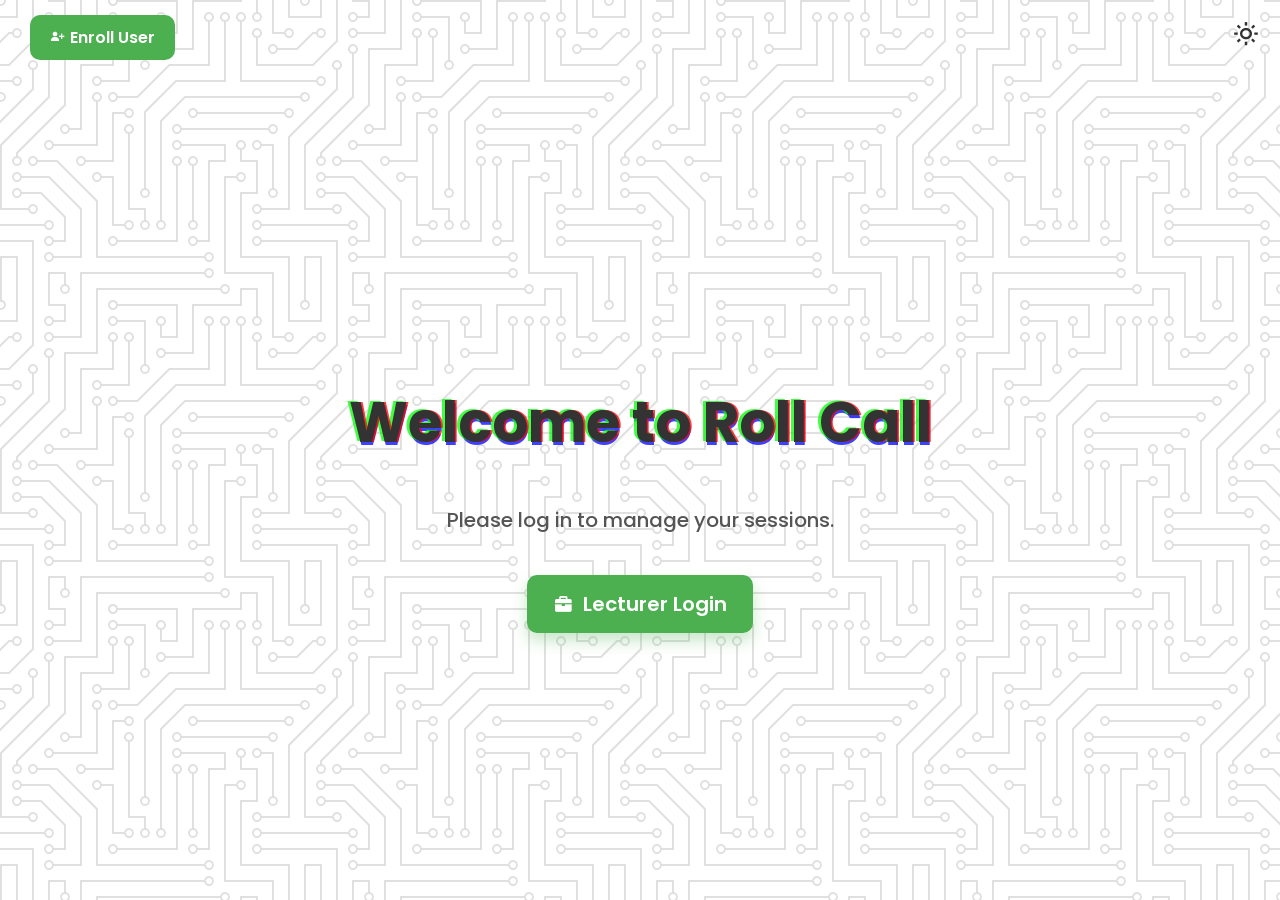
==== commit 7235e629: "Updated readme" ====
--- a/frontend/pages/index.html
+++ b/frontend/pages/index.html
@@ -1,146 +1,248 @@
 <!DOCTYPE html>
 <html lang="en">
 <head>
-<meta charset="UTF-8">
-<meta name="viewport" content="width=device-width, initial-scale=1.0">
-<title>Roll Call Demo</title>
-<link rel="stylesheet" href="../style/style.css">
-<link href='https://unpkg.com/boxicons@2.1.4/css/boxicons.min.css' rel='stylesheet'>
+    <meta charset="UTF-8">
+    <meta name="viewport" content="width=device-width, initial-scale=1.0">
+    <title>Roll Call - Main</title>
+
+    <!-- External Styles -->
+    <link rel="stylesheet" href="../style/style.css">
+    <link href='https://unpkg.com/boxicons@2.1.4/css/boxicons.min.css' rel='stylesheet'>
+    <link href="https://fonts.googleapis.com/css2?family=Poppins:wght@400;600;700&display=swap" rel="stylesheet">
+
+    <style>
+        /* -----------------------------------------
+           GLOBAL STYLES
+        ------------------------------------------*/
+        body {
+            margin: 0;
+            font-family: 'Poppins', sans-serif;
+            display: flex;
+            flex-direction: column;
+            height: 100vh;
+            background: #f5f5f5;
+            transition: background 0.5s, color 0.5s;
+        }
+
+        /* -----------------------------------------
+           HEADER
+        ------------------------------------------*/
+        .header {
+            display: flex;
+            justify-content: space-between;
+            align-items: center;
+            padding: 15px 30px;
+        }
+
+        .header a {
+            text-decoration: none;
+            color: #fff;
+            background: #4CAF50;
+            padding: 10px 20px;
+            border-radius: 10px;
+            font-weight: 600;
+            transition: all 0.3s;
+        }
+
+        .header a:hover {
+            background: #45a049;
+        }
+
+        .theme-toggle {
+            font-size: 28px;
+            cursor: pointer;
+            color: #333;
+        }
+
+        /* -----------------------------------------
+           ANIMATION KEYFRAMES
+        ------------------------------------------*/
+
+        @keyframes bounceIn {
+            to { opacity: 1; transform: scale(1); }
+        }
+
+        @keyframes slideUpFadeIn {
+            to { opacity: 1; transform: translateY(0); }
+        }
+
+        @keyframes glitchTitle {
+            0%, 100% {
+                text-shadow:
+                    0.05em 0 0 rgba(255, 0, 0, 0.75),
+                    -0.05em -0.025em 0 rgba(0, 255, 0, 0.75),
+                    0.025em 0.05em 0 rgba(0, 0, 255, 0.75);
+            }
+            30% {
+                text-shadow:
+                    -0.05em 0 0 rgba(255, 0, 0, 0.5),
+                    0.05em 0.025em 0 rgba(0, 255, 0, 0.5),
+                    -0.025em -0.05em 0 rgba(0, 0, 255, 0.5);
+            }
+            40% {
+                text-shadow:
+                    0.05em 0 0 rgba(255, 0, 0, 0.75),
+                    -0.05em 0.05em 0 rgba(0, 255, 0, 0.75),
+                    0.025em -0.05em 0 rgba(0, 0, 255, 0.75);
+            }
+            70% {
+                text-shadow: none;
+            }
+        }
+
+        /* -----------------------------------------
+           MAIN CONTENT
+        ------------------------------------------*/
+        .main {
+            flex: 1;
+            display: flex;
+            flex-direction: column;
+            align-items: center;
+            justify-content: center;
+            text-align: center;
+
+            opacity: 0;
+            transform: scale(0.9);
+            animation: bounceIn 0.8s cubic-bezier(0.175, 0.885, 0.32, 1.275) forwards;
+            animation-delay: 0.1s;
+        }
+
+        .main h1 {
+            font-size: 56px;
+            margin-bottom: 20px;
+            color: #333;
+            position: relative;
+            display: inline-block;
+            opacity: 0;
+
+            animation:
+                glitchTitle 1.5s step-end forwards,
+                slideUpFadeIn 0.5s ease-out forwards;
+            animation-delay: 0.8s;
+        }
+
+        .main p {
+            margin-bottom: 40px;
+            font-size: 20px;
+            font-weight: 500;
+            color: #555;
+            opacity: 0;
+            transform: translateY(20px);
+            animation: slideUpFadeIn 0.5s ease-out forwards;
+            animation-delay: 1.2s;
+        }
+
+        /* -----------------------------------------
+           LOGIN BUTTON
+        ------------------------------------------*/
+        .login-button {
+            display: inline-flex;
+            align-items: center;
+            gap: 10px;
+            background: #4CAF50;
+            color: #fff;
+            padding: 14px 26px;
+            font-size: 20px;
+            font-weight: 600;
+            border-radius: 10px;
+            text-decoration: none;
+            transition: all 0.3s ease;
+            box-shadow: 0 8px 15px rgba(76, 175, 80, 0.3);
+
+            opacity: 0;
+            transform: translateY(20px);
+            animation: slideUpFadeIn 0.5s ease-out forwards;
+            animation-delay: 1.5s;
+        }
+
+        .login-button:hover {
+            background: #45a049;
+            box-shadow: 0 12px 20px rgba(76, 175, 80, 0.4);
+        }
+
+        /* -----------------------------------------
+           DARK MODE
+        ------------------------------------------*/
+        .dark {
+            background: #222;
+            color: #eee;
+        }
+
+        .dark .main h1 {
+            color: #eee;
+            text-shadow:
+                0.05em 0 0 rgba(0, 255, 255, 0.75),
+                -0.05em -0.025em 0 rgba(255, 0, 255, 0.75),
+                0.025em 0.05em 0 rgba(255, 255, 0, 0.75);
+        }
+
+        .dark .header a {
+            background: #555;
+        }
+
+        .dark .theme-toggle {
+            color: #eee;
+        }
+
+        .dark .main p {
+            color: #ccc;
+        }
+
+        .dark .login-button {
+            background: #0099ff;
+            box-shadow: 0 8px 15px rgba(0, 153, 255, 0.3);
+        }
+
+        .dark .login-button:hover {
+            background: #007acc;
+        }
+    </style>
 </head>
 <body class="light">
 
-<!-- Theme Toggle -->
-<i id="themeToggle" class="theme-toggle bx bx-sun"></i>
-
-<!-- ================================= -->
-<!-- 1. Landing Page -->
-<!-- ================================= -->
-<section id="landing" class="page active">
-    <div class="page-content">
+    <div class="header">
+        <a href="enroll.html"><i class='bx bxs-user-plus'></i> Enroll User</a>
+        <i id="themeToggle" class="theme-toggle bx bx-sun"></i>
+    </div>
+
+    <div class="main">
         <h1>Welcome to Roll Call</h1>
-        <p>Start a session or view history.</p>
-        <button id="startBtn">Start New Session</button> 
-        <button id="historyBtn">View Past Sessions</button>
-        <a href="enroll.html" class="button-link" id="enroll-link">Enroll</a>
+        <p>Please log in to manage your sessions.</p>
+
+        <a href="lecturer.html" class="login-button">
+            <i class='bx bxs-briefcase'></i>
+            Lecturer Login
+        </a>
     </div>
-</section>
-
-<!-- ================================= -->
-<!-- 2. Lecturer Verification -->
-<!-- ================================= -->
-<section id="scan" class="page">
-    <div class="page-content">
-        <h2>Lecturer Verification</h2>
-        <p class="feedback" id="scanFeedback">Please look at the camera for verification.</p>
-        <video id="scanVideo" autoplay muted></video>
-        <canvas id="scanCanvas" style="display: none;"></canvas>
-
-        <div id="lecturerStatus" style="min-height: 20px; margin-top: 15px;"></div>
-
-        <button class="backBtn" data-target="landing">Back to Home</button>
-    </div>
-</section>
-
-<!-- ================================= -->
-<!-- 3. New Session Creation -->
-<!-- ================================= -->
-<section id="newSession" class="page">
-    <div class="page-content">
-        <h2>Create New Session</h2>
-
-        <label>Course Title</label>
-        <input type="text" id="courseTitle" placeholder="e.g. Data Structures">
-
-        <label>Course Code</label>
-        <input type="text" id="courseCode" placeholder="e.g. CSC201">
-
-        <button id="createSessionBtn">Create Session</button>
-        <button class="backBtn" data-target="landing">Cancel</button>
-    </div>
-</section>
-
-<!-- ================================= -->
-<!-- 4. Attendance Page -->
-<!-- ================================= -->
-<section id="attendance" class="page full-width-layout">
-    <div class="attendance-main">
-        <div class="camera-panel">
-            <h2>Live Student Scan</h2>
-
-            <div id="sessionInfoDisplay">
-                <div class="info-item">
-                    <i class='bx bx-book-content'></i>
-                    <div class="info-text">
-                        <h4>Session</h4>
-                        <span id="sessionCourse">--</span>
-                    </div>
-                </div>
-                <div class="info-item">
-                    <i class='bx bx-user-circle'></i>
-                    <div class="info-text">
-                        <h4>Lecturer</h4>
-                        <span id="sessionLecturer">--</span>
-                    </div>
-                </div>
-            </div>
-
-            <video id="studentScanVideo" autoplay muted></video>
-            <p class="feedback" id="scanStatus">Scan ready. Waiting for student...</p>
-
-            <button id="endSessionBtn">End Session & Save Log</button>             
-        </div>
-
-        <div class="log-sidebar">
-            <h3>Attendance Log (<span id="attendeeCount">0</span>)</h3>
-            <ul id="attendanceList"></ul>
-        </div>
-    </div>
-</section>
-
-<!-- ================================= -->
-<!-- 5. End Session Verification -->
-<!-- ================================= -->
-<section id="endScan" class="page">
-    <div class="page-content">
-        <h2>End Session Verification</h2>
-        <p class="feedback" id="endScanFeedback">Please look at the camera to confirm session closure.</p>
-        <video id="endScanVideo" autoplay muted></video>
-        <canvas id="endScanCanvas" style="display: none;"></canvas>
-
-        <div id="endScanStatus" style="min-height: 20px; margin-top: 15px;"></div>
-
-        <button class="backBtn" data-target="attendance">Cancel</button>
-    </div>
-</section>
-
-<!-- ================================= -->
-<!-- 6. History Page -->
-<!-- ================================= -->
-<section id="history" class="page">
-    <div class="page-content">
-        <h2>Past Sessions</h2>
-        <div id="historyList">
-            <p>Loading...</p>
-        </div>
-        <button class="backBtn" data-target="landing">Back</button>
-    </div>
-</section>
-
-<!-- ================================= -->
-<!-- 7. History Details Page -->
-<!-- ================================= -->
-<section id="historyDetails" class="page">
-    <div class="page-content">
-        <h2>Session Details</h2>
-        <div id="sessionDetailsInfo"></div>
-
-        <h3>Attendance</h3>
-        <ul id="historyAttendanceList"></ul>
-
-        <button class="backBtn" data-target="history">Back</button>
-    </div>
-</section>
-
-<script src="../js/page.js"></script>
+
+    <!-- -----------------------------------------
+         SCRIPT – THEME TOGGLE
+    ------------------------------------------ -->
+    <script>
+        const themeToggle = document.getElementById("themeToggle");
+
+        // Load saved theme
+        const savedTheme = localStorage.getItem('theme') || 'light';
+        document.body.classList.remove("light", "dark");
+        document.body.classList.add(savedTheme);
+
+        // Set icon based on loaded theme
+        themeToggle.classList.toggle("bx-sun", savedTheme === "light");
+        themeToggle.classList.toggle("bx-moon", savedTheme === "dark");
+
+        // Toggle theme
+        themeToggle.addEventListener('click', () => {
+            const nowDark = document.body.classList.contains('light');
+
+            document.body.classList.toggle('light', !nowDark);
+            document.body.classList.toggle('dark', nowDark);
+
+            themeToggle.classList.toggle("bx-sun", !nowDark);
+            themeToggle.classList.toggle("bx-moon", nowDark);
+
+            localStorage.setItem('theme', nowDark ? 'dark' : 'light');
+        });
+    </script>
+
 </body>
 </html>
--- a/frontend/style/style.css
+++ b/frontend/style/style.css
@@ -49,9 +49,9 @@
 
 /* --- THEME/COLORS WITH VARIABLES (Moved to the top in the provided CSS, re-inserted here for context) --- */
 :root {
-    --text-color: #333;
-    --main-bg: #f5f7fa;
-    --card-bg: #fff;
+    --text-color: #000000;
+    --main-bg: #FFFFFF;
+    --card-bg: #FFFFFF;
     --sidebar-bg: #eef0f4;
     --input-border: #ccc;
 }
@@ -82,261 +82,3 @@
     transition: color 0.3s;
 }
 
-/* --- PAGE LAYOUT --- */
-.page {
-    display: none;
-    padding: 20px;
-    min-height: 100vh;
-    width: 100%;
-    box-sizing: border-box;
-    justify-content: center;
-    align-items: center;
-    text-align: center;
-}
-.page.active {
-    display: flex;
-}
-
-.page-content {
-    width: 90%;
-    max-width: 500px;
-    padding: 20px;
-}
-
-/* --- LANDING PAGE --- */
-#landing h1 {
-    font-size: 3em;
-}
-#startBtn {
-    width: 120px;
-    height: 120px;
-    border-radius: 50%;
-    border: none;
-    background: #4CAF50;
-    color: white;
-    font-size: 18px;
-    cursor: pointer;
-    position: relative;
-    z-index: 2;
-    animation: pulse 2s infinite;
-}
-#startBtn::before {
-    content: '';
-    position: absolute;
-    top: -30px;
-    left: -30px;
-    width: 180px;
-    height: 180px;
-    border-radius: 50%;
-    background: #4CAF50;
-    opacity: 0.9;
-    z-index: 1;
-    animation: pulse 2s infinite;
-}
-@keyframes pulse {
-    0% { transform: scale(0.9); opacity:0.5; }
-    50% { transform: scale(1.2); opacity:0.3; }
-    100% { transform: scale(0.9); opacity:0.7; }
-}
-
-/* --- CARD/ENROLL STYLES --- */
-.card {
-    background: var(--card-bg);
-    padding: 40px;
-    border-radius: 20px;
-    box-shadow: 0 10px 40px rgba(0,0,0,0.2);
-    width: 400px;
-    max-width: 90%;
-    text-align: center;
-    position: relative;
-    overflow: hidden;
-}
-.card::before {
-    content: '';
-    position: absolute;
-    top: -50%;
-    left: -50%;
-    width: 200%;
-    height: 200%;
-    background: linear-gradient(120deg, rgba(255,255,255,0.1) 0%, rgba(255,255,255,0.4) 50%, rgba(255,255,255,0.1) 100%);
-    transform: rotate(25deg);
-    animation: shine 2s infinite;
-}
-@keyframes shine {
-    0% { transform: rotate(25deg) translateX(-100%) translateY(-100%); }
-    50% { transform: rotate(25deg) translateX(100%) translateY(100%); }
-    100% { transform: rotate(25deg) translateX(-100%) translateY(-100%); }
-}
-
-/* --- FORM & BUTTON STYLES --- */
-h1, h2 { margin-bottom: 20px; color: inherit; }
-input[type="text"] {
-    width: 100%;
-    padding: 12px 15px;
-    margin: 10px 0;
-    border-radius: 10px;
-    border: 1px solid var(--input-border);
-    font-size: 14px;
-    transition: all 0.3s ease;
-    /* Ensure input background and text color also respect theme variables */
-    background-color: var(--card-bg); 
-    color: var(--text-color);
-}
-input[type="text"]:focus {
-    outline: none;
-    border-color: #6a11cb;
-    box-shadow: 0 0 10px rgba(106,17,203,0.4);
-}
-button {
-    width: 100%;
-    padding: 12px;
-    margin-top: 15px;
-    background: linear-gradient(45deg, #6a11cb, #2575fc);
-    border: none;
-    border-radius: 10px;
-    color: #fff;
-    font-weight: 600;
-    font-size: 16px;
-    cursor: pointer;
-    overflow: hidden;
-    transition: all 0.3s ease;
-}
-button:hover {
-    transform: scale(1.02);
-    box-shadow: 0 4px 12px rgba(0,0,0,0.2);
-}
-button.backBtn {
-    width: auto;
-    padding: 10px 20px;
-    border-radius: 8px;
-    margin-top: 15px;
-    background: #333;
-}
-video {
-    border-radius: 10px;
-    margin-top: 10px;
-    width: 100%;
-    max-width: 400px;
-}
-
-/* --- ATTENDANCE DASHBOARD LAYOUT --- */
-.page.full-width-layout {
-    max-width: none;
-    padding: 0;
-    justify-content: flex-start;
-}
-.attendance-main {
-    display: flex;
-    width: 100%;
-    min-height: 100vh;
-}
-/* ... existing styles ... */
-
-.camera-panel {
-    flex-grow: 1;
-    padding: 30px;
-    text-align: center;
-    background-color: var(--main-bg); 
-    display: flex;
-    flex-direction: column;
-    align-items: center;
-    justify-content: center;
-}
-
-/* ... rest of your CSS ... */
-#studentScanVideo {
-    max-width: 600px;
-    width: 100%;
-    border-radius: 15px;
-    margin-bottom: 20px;
-}
-.log-sidebar {
-    width: 300px;
-    background-color: var(--sidebar-bg);
-    padding: 20px;
-    border-left: 1px solid var(--input-border);
-    box-shadow: -2px 0 5px rgba(0,0,0,0.1);
-    overflow-y: auto;
-    color: var(--text-color);
-}
-.log-sidebar h3 {
-    margin-top: 0;
-    border-bottom: 2px solid var(--input-border);
-    padding-bottom: 10px;
-    margin-bottom: 15px;
-}
-#attendanceList {
-    list-style: none;
-    padding: 0;
-    text-align: left;
-}
-#attendanceList li {
-    padding: 8px 0;
-    border-bottom: 1px dashed var(--input-border);
-    font-size: 14px;
-}
-/* --- NEW SESSION INFO DISPLAY STYLES --- */
-#sessionInfoDisplay {
-    margin-bottom: 20px;
-    padding: 10px;
-    background: var(--sidebar-bg);
-    border-radius: 12px;
-    width: 100%;
-    max-width: 500px;
-    border: 1px solid var(--input-border);
-    
-    /* Make the info items side-by-side */
-    display: flex;
-    justify-content: space-around; 
-    gap: 10px;
-}
-
-.info-item {
-    display: flex;
-    align-items: center;
-    gap: 8px;
-    text-align: left;
-    padding: 5px;
-}
-
-.info-item i {
-    font-size: 24px;
-    /* Use a primary color for emphasis */
-    color: #6a11cb; 
-}
-
-.info-item h4 {
-    margin: 0;
-    font-size: 11px;
-    font-weight: 500;
-    opacity: 0.7;
-    text-transform: uppercase;
-}
-
-.info-item span {
-    font-size: 14px;
-    font-weight: 600;
-    display: block; /* Ensure it takes its own line */
-}
-
-/* Apply this style to position the link */
-.button-link {
-    /* 1. Positioning */
-    position: absolute; 
-    top: 30px;        /* Distance from the top edge */
-    left: 10px;       /* Distance from the left edge */
-    z-index: 100;     /* (Optional) Ensures it sits above other content */
-
-    /* 2. Style (Moved from inline to CSS) */
-    display: block; 
-    text-align: center;
-    padding: 10px;
-    margin-top: 0; /* Important: reset any previous margins */
-    background: #4CAF50; 
-    opacity: 0.3;
-    color: white; /* Changed color to white for better contrast */
-    text-decoration: none; 
-    border-radius: 5px;
-    width: 120px; /* Optional: Give it a defined width */
-}
-
